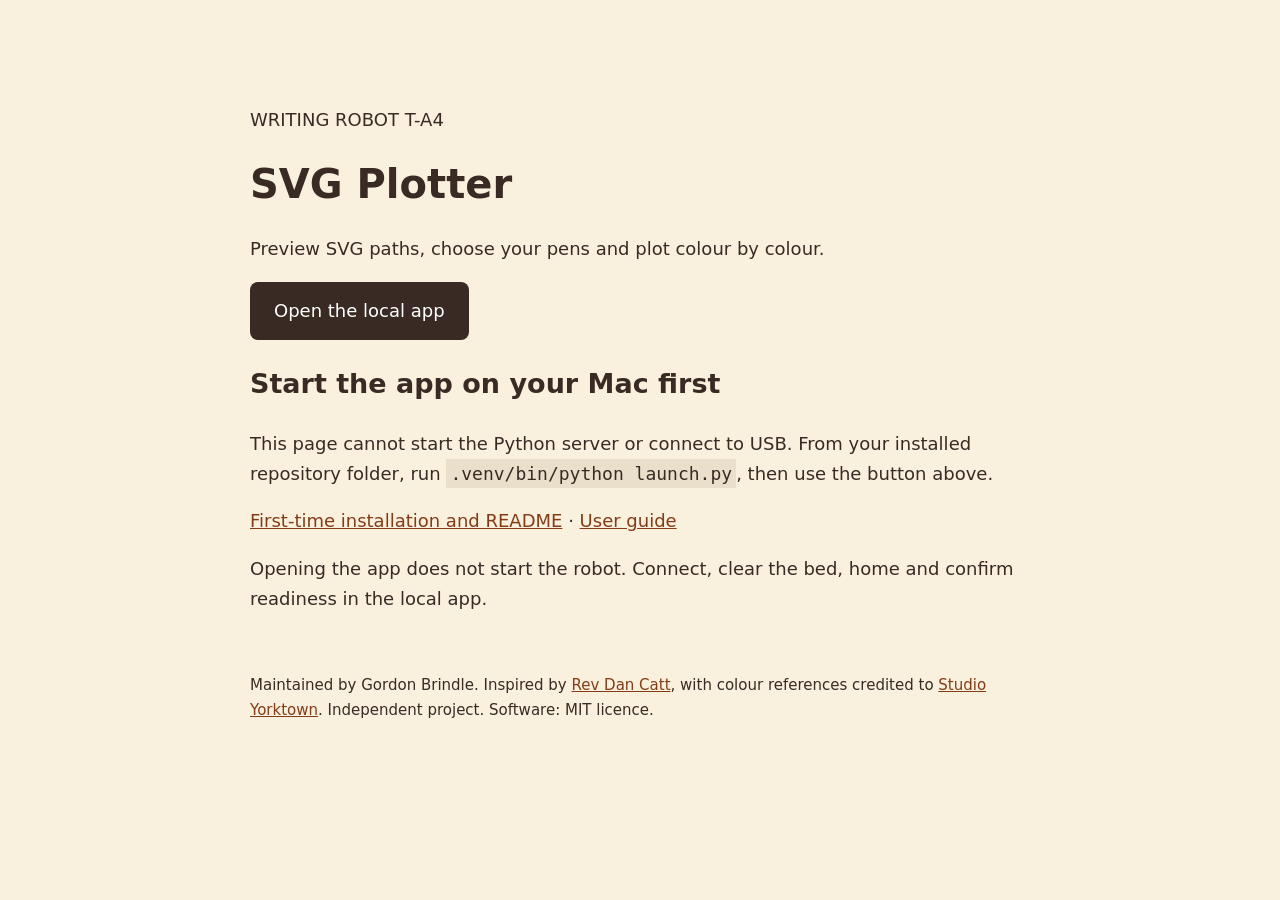
==== site/index.html @ 130fed58 "Add SVG Plotter, MIT licence, Dan Catt acknowledgements and Pages launch workflow" ====
<!doctype html>
<html lang="en"><head><meta charset="utf-8"><meta name="viewport" content="width=device-width,initial-scale=1"><title>SVG Plotter · T-A4</title><style>body{font:18px/1.65 system-ui,sans-serif;max-width:780px;margin:7vh auto;padding:24px;background:#f9f0de;color:#392b24}a{color:#843c17}h1{font-size:2.5rem;line-height:1.15}.button{display:inline-block;background:#392b24;color:#fff;padding:14px 24px;border-radius:8px;text-decoration:none}code{background:#eadfcb;padding:4px}footer{margin-top:60px;font-size:15px}</style></head><body><p>WRITING ROBOT T-A4</p><h1>SVG Plotter</h1><p>Preview SVG paths, choose your pens and plot colour by colour.</p><p><a class="button" href="http://127.0.0.1:8769/">Open the local app</a></p><h2>Start the app on your Mac first</h2><p>This page cannot start the Python server or connect to USB. From your installed repository folder, run <code>.venv/bin/python launch.py</code>, then use the button above.</p><p><a href="https://github.com/GWB2025/svg-plotter-ta4#launch-the-app">First-time installation and README</a> · <a href="https://github.com/GWB2025/svg-plotter-ta4/blob/main/docs/USER_GUIDE.md">User guide</a></p><p>Opening the app does not start the robot. Connect, clear the bed, home and confirm readiness in the local app.</p><footer>Maintained by Gordon Brindle. Inspired by <a href="https://youtu.be/nD3XlqFhcEI">Rev Dan Catt</a>, with colour references credited to <a href="https://studioyorktown.github.io/coloryorktownhall/">Studio Yorktown</a>. Independent project. Software: MIT licence.</footer></body></html>
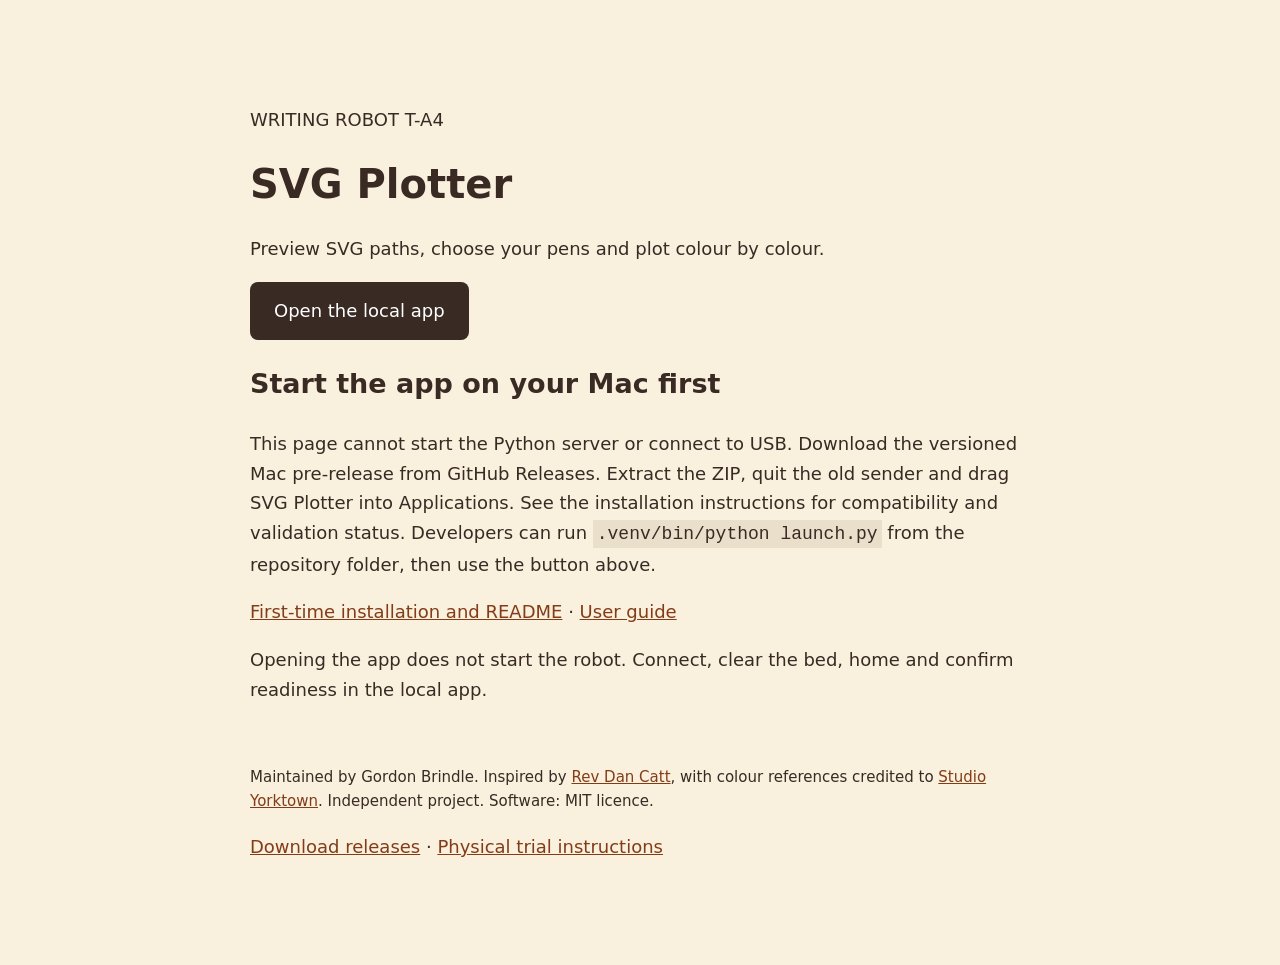
==== commit 2408f3c7: "Add configurable plotter profiles and consolidate SVG Plotter 1.7.0 Add saved make/model profiles wi" ====
--- a/site/index.html
+++ b/site/index.html
@@ -1,2 +1,2 @@
 <!doctype html>
-<html lang="en"><head><meta charset="utf-8"><meta name="viewport" content="width=device-width,initial-scale=1"><title>SVG Plotter · T-A4</title><style>body{font:18px/1.65 system-ui,sans-serif;max-width:780px;margin:7vh auto;padding:24px;background:#f9f0de;color:#392b24}a{color:#843c17}h1{font-size:2.5rem;line-height:1.15}.button{display:inline-block;background:#392b24;color:#fff;padding:14px 24px;border-radius:8px;text-decoration:none}code{background:#eadfcb;padding:4px}footer{margin-top:60px;font-size:15px}</style></head><body><p>WRITING ROBOT T-A4</p><h1>SVG Plotter</h1><p>Preview SVG paths, choose your pens and plot colour by colour.</p><p><a class="button" href="http://127.0.0.1:8769/">Open the local app</a></p><h2>Start the app on your Mac first</h2><p>This page cannot start the Python server or connect to USB. From your installed repository folder, run <code>.venv/bin/python launch.py</code>, then use the button above.</p><p><a href="https://github.com/GWB2025/svg-plotter-ta4#launch-the-app">First-time installation and README</a> · <a href="https://github.com/GWB2025/svg-plotter-ta4/blob/main/docs/USER_GUIDE.md">User guide</a></p><p>Opening the app does not start the robot. Connect, clear the bed, home and confirm readiness in the local app.</p><footer>Maintained by Gordon Brindle. Inspired by <a href="https://youtu.be/nD3XlqFhcEI">Rev Dan Catt</a>, with colour references credited to <a href="https://studioyorktown.github.io/coloryorktownhall/">Studio Yorktown</a>. Independent project. Software: MIT licence.</footer></body></html>+<html lang="en"><head><meta charset="utf-8"><meta name="viewport" content="width=device-width,initial-scale=1"><title>SVG Plotter · T-A4</title><style>body{font:18px/1.65 system-ui,sans-serif;max-width:780px;margin:7vh auto;padding:24px;background:#f9f0de;color:#392b24}a{color:#843c17}h1{font-size:2.5rem;line-height:1.15}.button{display:inline-block;background:#392b24;color:#fff;padding:14px 24px;border-radius:8px;text-decoration:none}code{background:#eadfcb;padding:4px}footer{margin-top:60px;font-size:15px}</style></head><body><p>WRITING ROBOT T-A4</p><h1>SVG Plotter</h1><p>Preview SVG paths, choose your pens and plot colour by colour.</p><p><a class="button" href="http://127.0.0.1:8769/">Open the local app</a></p><h2>Start the app on your Mac first</h2><p>This page cannot start the Python server or connect to USB. Download the versioned Mac pre-release from GitHub Releases. Extract the ZIP, quit the old sender and drag SVG Plotter into Applications. See the installation instructions for compatibility and validation status. Developers can run <code>.venv/bin/python launch.py</code> from the repository folder, then use the button above.</p><p><a href="https://github.com/GWB2025/svg-plotter-ta4#install-the-mac-application-recommended">First-time installation and README</a> · <a href="https://github.com/GWB2025/svg-plotter-ta4/blob/main/docs/USER_GUIDE.md">User guide</a></p><p>Opening the app does not start the robot. Connect, clear the bed, home and confirm readiness in the local app.</p><footer>Maintained by Gordon Brindle. Inspired by <a href="https://youtu.be/nD3XlqFhcEI">Rev Dan Catt</a>, with colour references credited to <a href="https://studioyorktown.github.io/coloryorktownhall/">Studio Yorktown</a>. Independent project. Software: MIT licence.</footer><p><a href="https://github.com/GWB2025/svg-plotter-ta4/releases">Download releases</a> · <a href="https://github.com/GWB2025/svg-plotter-ta4/blob/main/docs/PHYSICAL_TRIAL.md">Physical trial instructions</a></p></body></html>
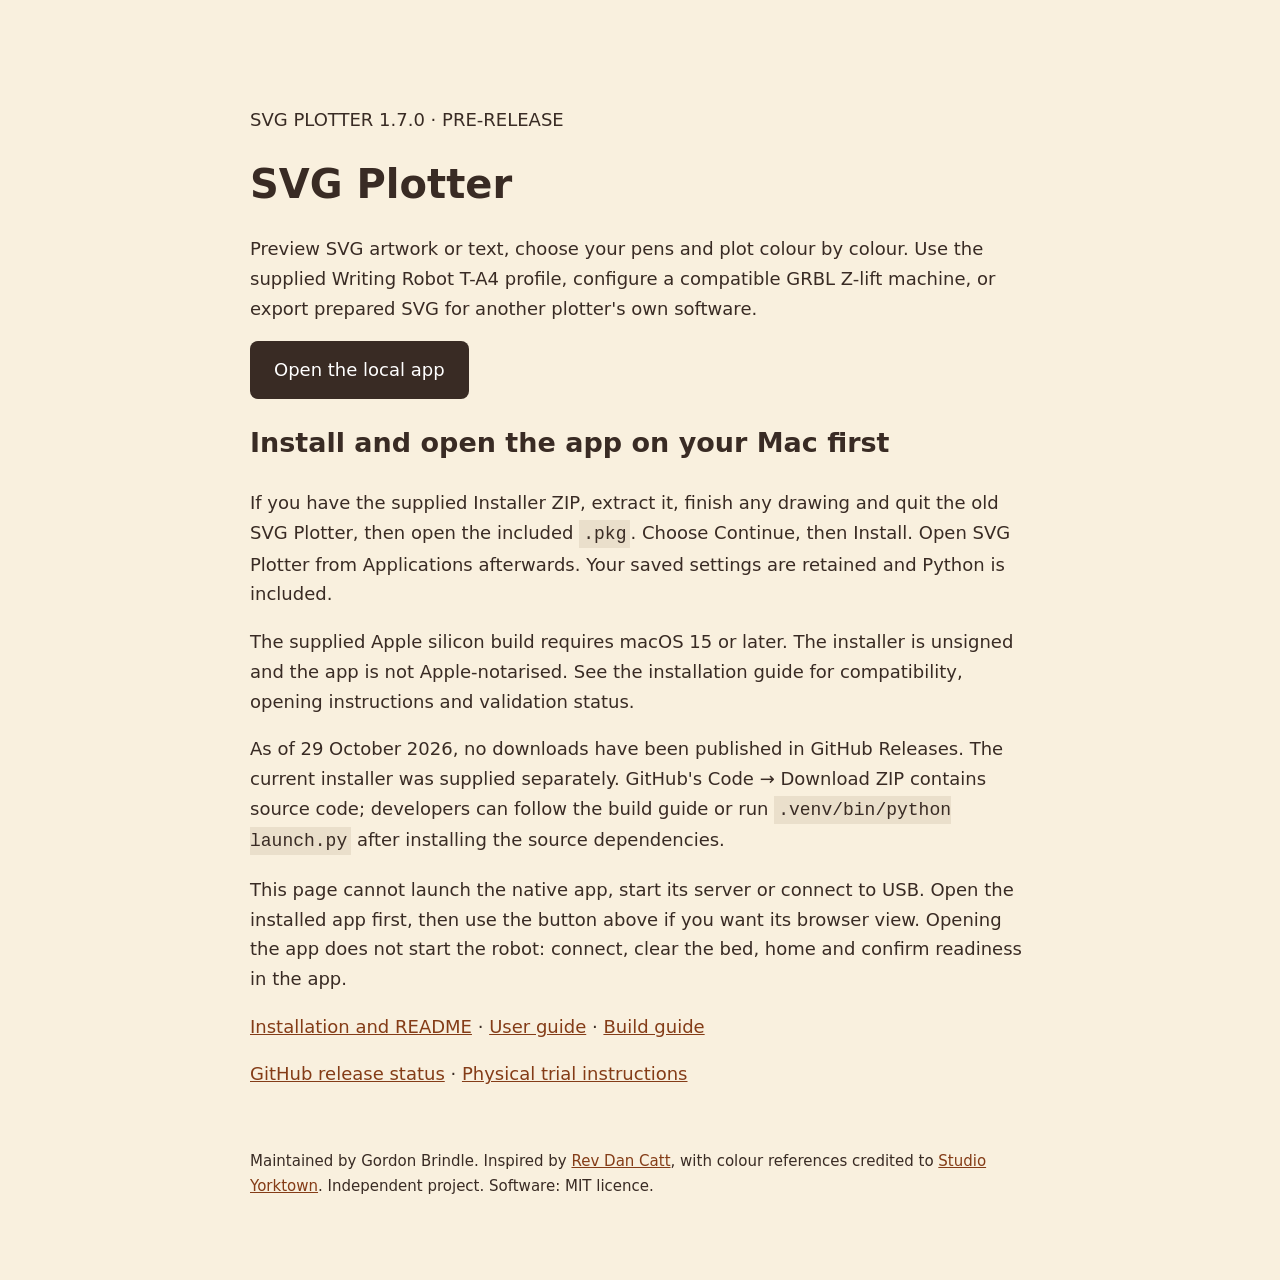
==== commit a4c7839b: "Add macOS installer and refresh SVG Plotter 1.7.0 documentation Add the reproducible PKG installer b" ====
--- a/site/index.html
+++ b/site/index.html
@@ -1,2 +1,54 @@
 <!doctype html>
-<html lang="en"><head><meta charset="utf-8"><meta name="viewport" content="width=device-width,initial-scale=1"><title>SVG Plotter · T-A4</title><style>body{font:18px/1.65 system-ui,sans-serif;max-width:780px;margin:7vh auto;padding:24px;background:#f9f0de;color:#392b24}a{color:#843c17}h1{font-size:2.5rem;line-height:1.15}.button{display:inline-block;background:#392b24;color:#fff;padding:14px 24px;border-radius:8px;text-decoration:none}code{background:#eadfcb;padding:4px}footer{margin-top:60px;font-size:15px}</style></head><body><p>WRITING ROBOT T-A4</p><h1>SVG Plotter</h1><p>Preview SVG paths, choose your pens and plot colour by colour.</p><p><a class="button" href="http://127.0.0.1:8769/">Open the local app</a></p><h2>Start the app on your Mac first</h2><p>This page cannot start the Python server or connect to USB. Download the versioned Mac pre-release from GitHub Releases. Extract the ZIP, quit the old sender and drag SVG Plotter into Applications. See the installation instructions for compatibility and validation status. Developers can run <code>.venv/bin/python launch.py</code> from the repository folder, then use the button above.</p><p><a href="https://github.com/GWB2025/svg-plotter-ta4#install-the-mac-application-recommended">First-time installation and README</a> · <a href="https://github.com/GWB2025/svg-plotter-ta4/blob/main/docs/USER_GUIDE.md">User guide</a></p><p>Opening the app does not start the robot. Connect, clear the bed, home and confirm readiness in the local app.</p><footer>Maintained by Gordon Brindle. Inspired by <a href="https://youtu.be/nD3XlqFhcEI">Rev Dan Catt</a>, with colour references credited to <a href="https://studioyorktown.github.io/coloryorktownhall/">Studio Yorktown</a>. Independent project. Software: MIT licence.</footer><p><a href="https://github.com/GWB2025/svg-plotter-ta4/releases">Download releases</a> · <a href="https://github.com/GWB2025/svg-plotter-ta4/blob/main/docs/PHYSICAL_TRIAL.md">Physical trial instructions</a></p></body></html>+<html lang="en-GB">
+<head>
+  <meta charset="utf-8">
+  <meta name="viewport" content="width=device-width,initial-scale=1">
+  <title>SVG Plotter · Mac app and plotter profiles</title>
+  <style>
+    body{font:18px/1.65 system-ui,sans-serif;max-width:780px;margin:7vh auto;padding:24px;background:#f9f0de;color:#392b24}
+    a{color:#843c17}h1{font-size:2.5rem;line-height:1.15}
+    .button{display:inline-block;background:#392b24;color:#fff;padding:14px 24px;border-radius:8px;text-decoration:none}
+    code{background:#eadfcb;padding:4px}footer{margin-top:60px;font-size:15px}
+  </style>
+</head>
+<body>
+  <p>SVG PLOTTER 1.7.0 · PRE-RELEASE</p>
+  <h1>SVG Plotter</h1>
+  <p>Preview SVG artwork or text, choose your pens and plot colour by colour.
+    Use the supplied Writing Robot T-A4 profile, configure a compatible GRBL
+    Z-lift machine, or export prepared SVG for another plotter's own software.</p>
+  <p><a class="button" href="http://127.0.0.1:8769/">Open the local app</a></p>
+
+  <h2>Install and open the app on your Mac first</h2>
+  <p>If you have the supplied Installer ZIP, extract it, finish any drawing and
+    quit the old SVG Plotter, then open the included <code>.pkg</code>.
+    Choose Continue, then Install. Open SVG Plotter from Applications afterwards.
+    Your saved settings are retained and Python is included.</p>
+  <p>The supplied Apple silicon build requires macOS 15 or later. The installer
+    is unsigned and the app is not Apple-notarised. See the installation guide
+    for compatibility, opening instructions and validation status.</p>
+  <p>As of 29 October 2026, no downloads have been published in GitHub Releases.
+    The current installer was supplied separately. GitHub's Code → Download ZIP
+    contains source code; developers can follow the build guide or run
+    <code>.venv/bin/python launch.py</code> after installing the source dependencies.</p>
+  <p>This page cannot launch the native app, start its server or connect to USB.
+    Open the installed app first, then use the button above if you want its
+    browser view. Opening the app does not start the robot: connect, clear the
+    bed, home and confirm readiness in the app.</p>
+  <p>
+    <a href="https://github.com/GWB2025/svg-plotter-ta4#install-the-mac-application-recommended">Installation and README</a> ·
+    <a href="https://github.com/GWB2025/svg-plotter-ta4/blob/main/docs/USER_GUIDE.md">User guide</a> ·
+    <a href="https://github.com/GWB2025/svg-plotter-ta4/blob/main/docs/MAC_RELEASE.md">Build guide</a>
+  </p>
+  <p>
+    <a href="https://github.com/GWB2025/svg-plotter-ta4/releases">GitHub release status</a> ·
+    <a href="https://github.com/GWB2025/svg-plotter-ta4/blob/main/docs/PHYSICAL_TRIAL.md">Physical trial instructions</a>
+  </p>
+  <footer>
+    Maintained by Gordon Brindle. Inspired by
+    <a href="https://youtu.be/nD3XlqFhcEI">Rev Dan Catt</a>, with colour references
+    credited to <a href="https://studioyorktown.github.io/coloryorktownhall/">Studio Yorktown</a>.
+    Independent project. Software: MIT licence.
+  </footer>
+</body>
+</html>
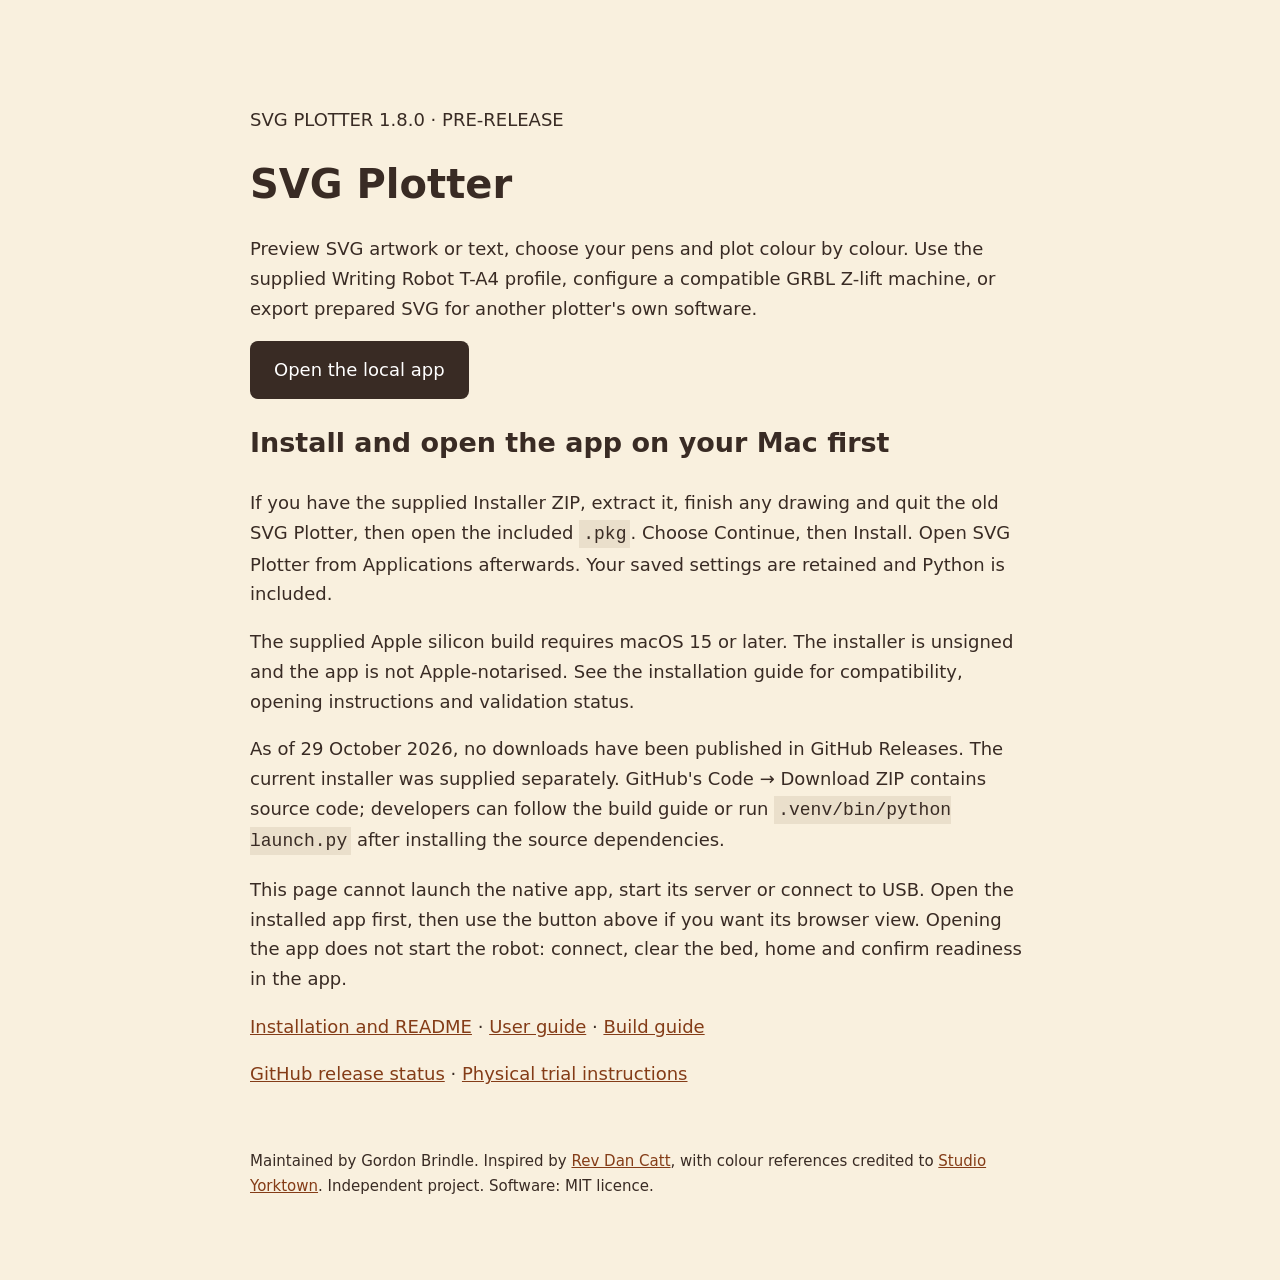
==== commit e417d08e: "Add ASCII font selection and point sizing in SVG Plotter 1.8.0 Share imported TrueType fonts between" ====
--- a/site/index.html
+++ b/site/index.html
@@ -12,7 +12,7 @@
   </style>
 </head>
 <body>
-  <p>SVG PLOTTER 1.7.0 · PRE-RELEASE</p>
+  <p>SVG PLOTTER 1.8.0 · PRE-RELEASE</p>
   <h1>SVG Plotter</h1>
   <p>Preview SVG artwork or text, choose your pens and plot colour by colour.
     Use the supplied Writing Robot T-A4 profile, configure a compatible GRBL
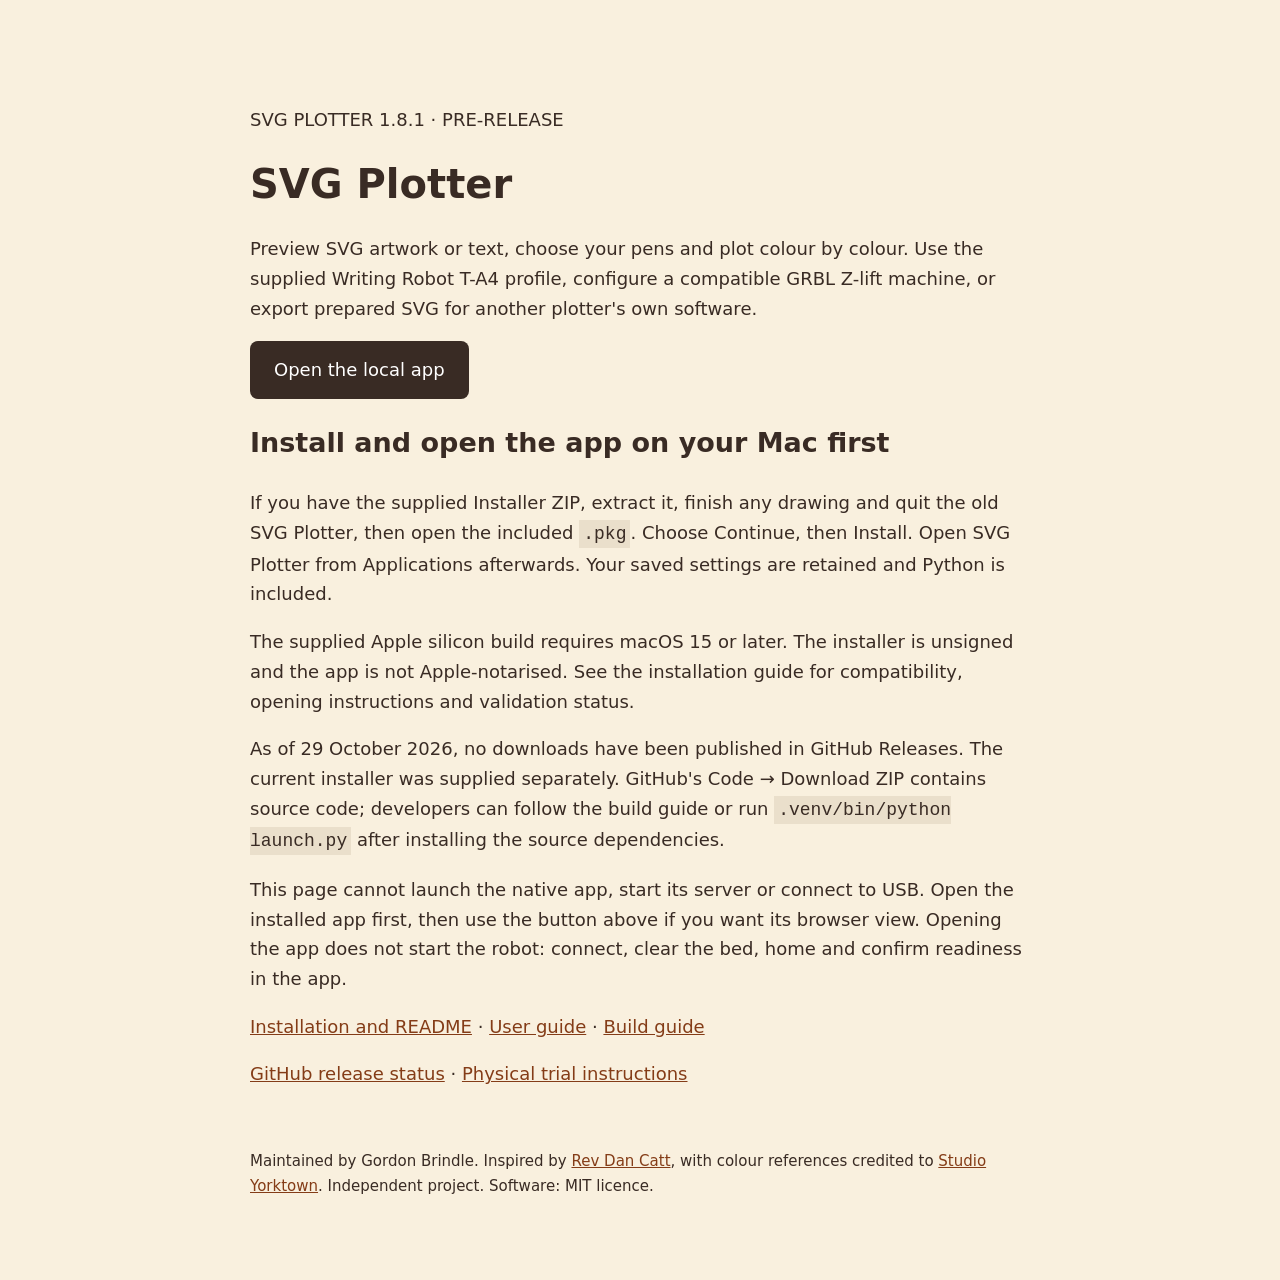
==== commit 2a4a70dd: "Add Clear text controls in SVG Plotter 1.8.1 Clear ASCII text, postcard messages and postal addresse" ====
--- a/site/index.html
+++ b/site/index.html
@@ -12,7 +12,7 @@
   </style>
 </head>
 <body>
-  <p>SVG PLOTTER 1.8.0 · PRE-RELEASE</p>
+  <p>SVG PLOTTER 1.8.1 · PRE-RELEASE</p>
   <h1>SVG Plotter</h1>
   <p>Preview SVG artwork or text, choose your pens and plot colour by colour.
     Use the supplied Writing Robot T-A4 profile, configure a compatible GRBL
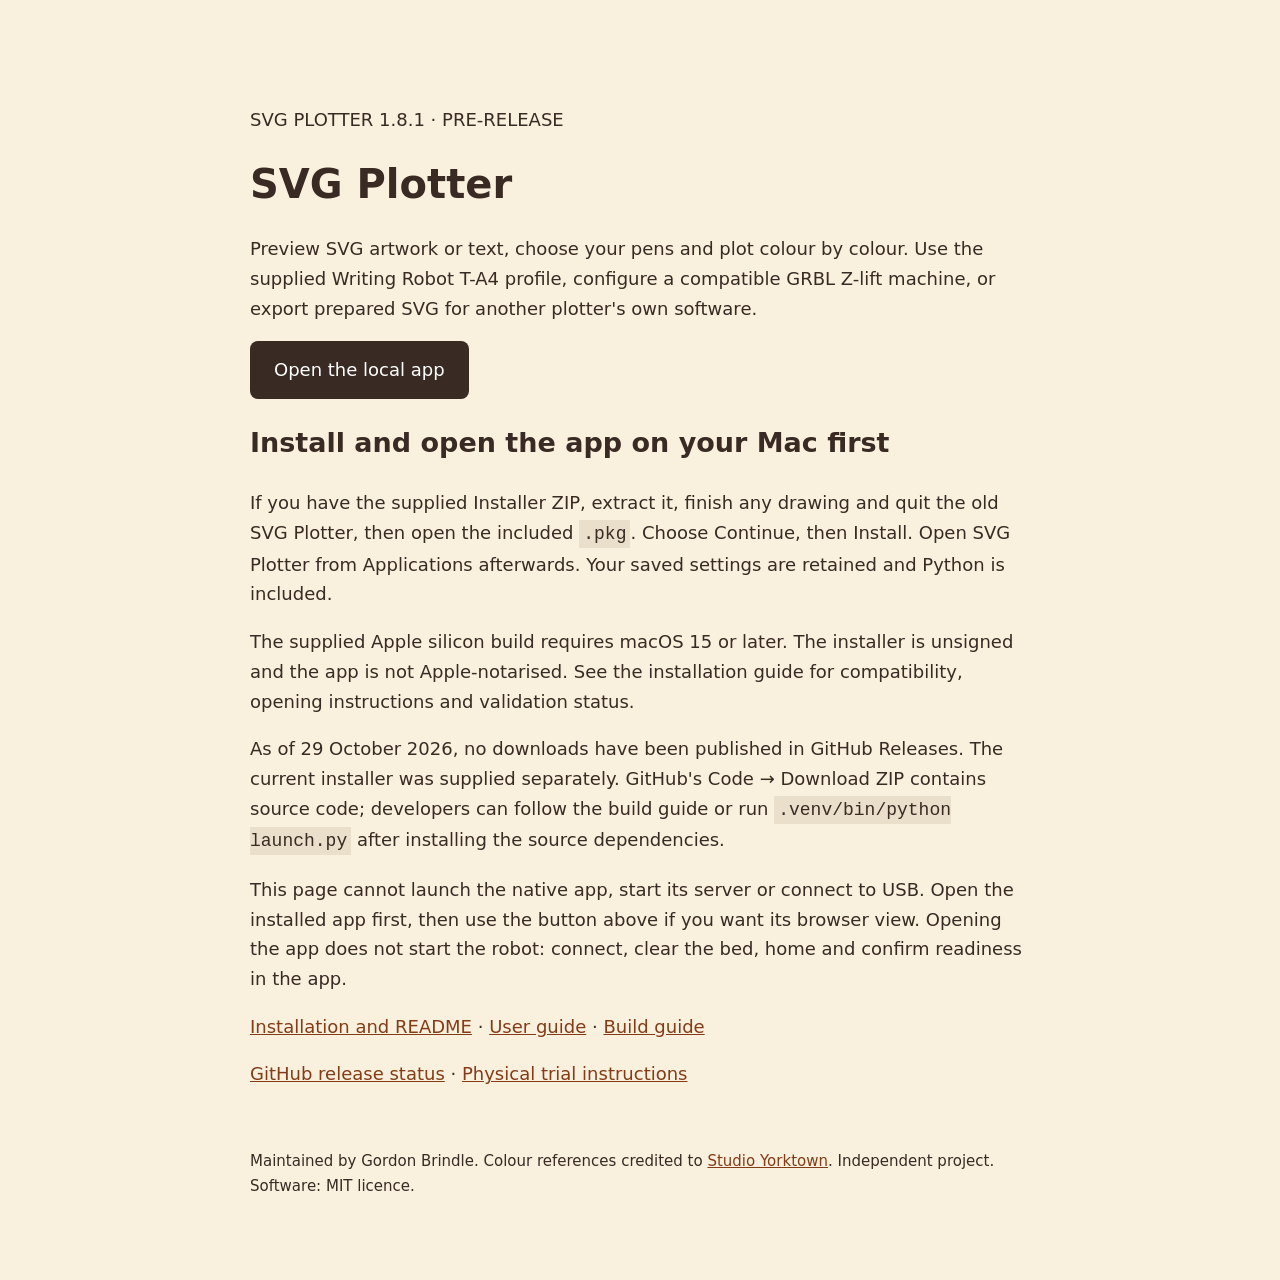
==== commit 815d28ab: "Remove optional external acknowledgements from current app" ====
--- a/site/index.html
+++ b/site/index.html
@@ -45,8 +45,7 @@
     <a href="https://github.com/GWB2025/svg-plotter-ta4/blob/main/docs/PHYSICAL_TRIAL.md">Physical trial instructions</a>
   </p>
   <footer>
-    Maintained by Gordon Brindle. Inspired by
-    <a href="https://youtu.be/nD3XlqFhcEI">Rev Dan Catt</a>, with colour references
+    Maintained by Gordon Brindle. Colour references
     credited to <a href="https://studioyorktown.github.io/coloryorktownhall/">Studio Yorktown</a>.
     Independent project. Software: MIT licence.
   </footer>
